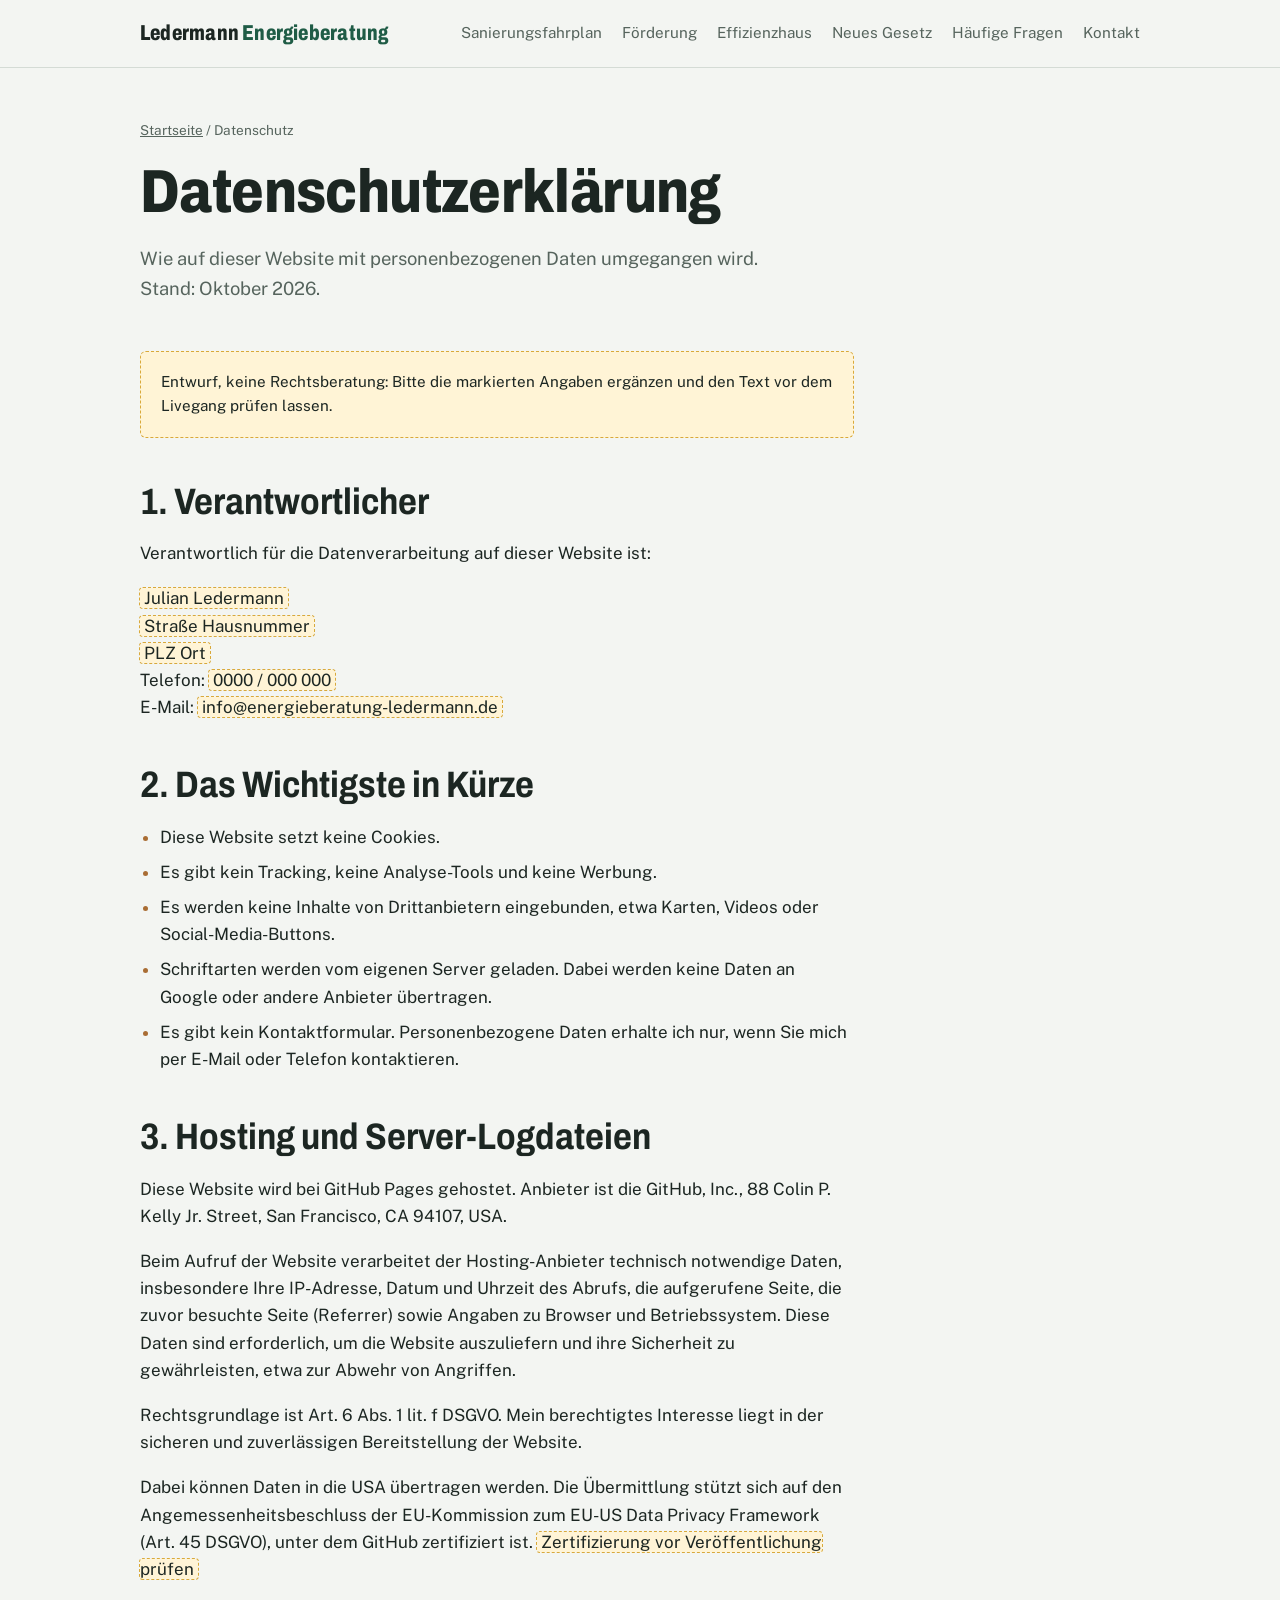
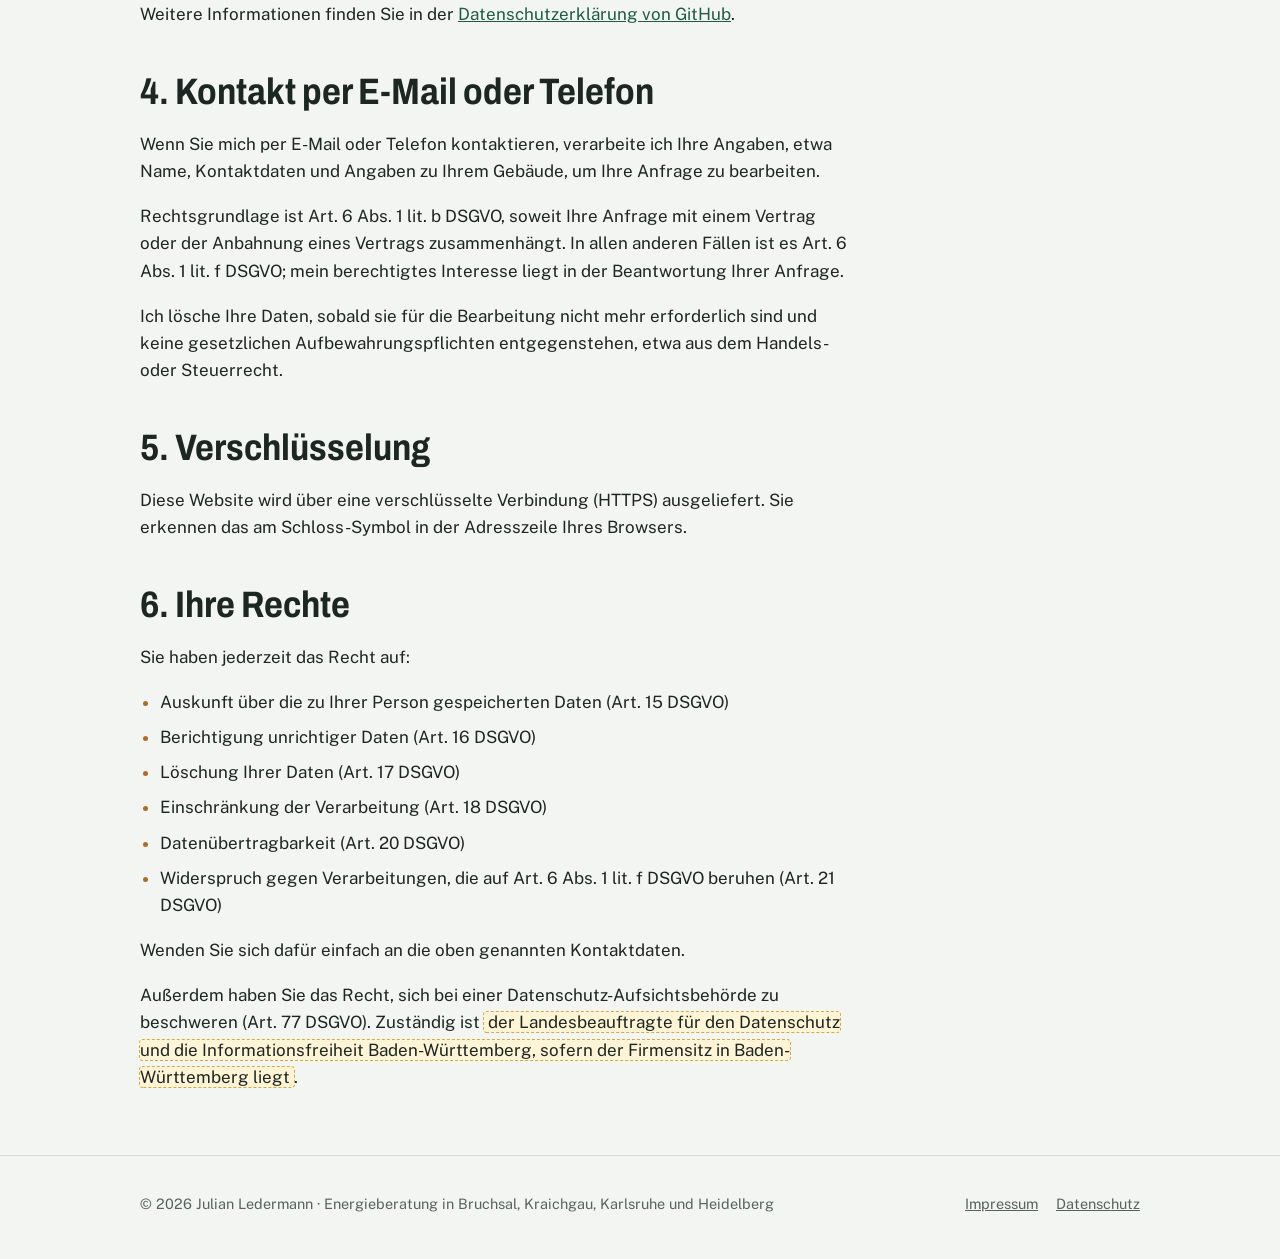
==== datenschutz.html @ 016af231 "Erste Version der Website Co-Authored-By: Claude Opus 5.5 <noreply@anthropic.com> Claude-Session: ht" ====
<!doctype html>
<html lang="de">
<head>
<meta charset="utf-8">
<meta name="viewport" content="width=device-width, initial-scale=1, viewport-fit=cover">
<title>Datenschutz | Ledermann Energieberatung</title>
<meta name="description" content="Datenschutzerklärung von Ledermann Energieberatung.">
<link rel="canonical" href="https://energieberatung-ledermann.de/datenschutz.html">
<meta property="og:type" content="website">
<meta property="og:title" content="Datenschutz | Ledermann Energieberatung">
<meta property="og:description" content="Datenschutzerklärung von Ledermann Energieberatung.">
<meta property="og:url" content="https://energieberatung-ledermann.de/datenschutz.html">
<meta property="og:locale" content="de_DE">
<meta name="claude:viewport-fit-sides" content="cover">
<link rel="stylesheet" href="styles.css">
<script type="application/ld+json">{"@context": "https://schema.org", "@type": "BreadcrumbList", "itemListElement": [{"@type": "ListItem", "position": 1, "name": "Startseite", "item": "https://energieberatung-ledermann.de/"}, {"@type": "ListItem", "position": 2, "name": "Datenschutz", "item": "https://energieberatung-ledermann.de/datenschutz.html"}]}</script>
</head>
<body>
<header class="top">
  <div class="wrap">
    <a class="logo" href="index.html">Ledermann <span>Energieberatung</span></a>
    <nav class="main" aria-label="Hauptnavigation">
      <a href="sanierungsfahrplan.html">Sanierungsfahrplan</a>
      <a href="foerderung.html">Förderung</a>
      <a href="effizienzhaus.html">Effizienzhaus</a>
      <a href="gebaeudemodernisierungsgesetz.html">Neues Gesetz</a>
      <a href="fragen.html">Häufige Fragen</a>
      <a href="index.html#kontakt">Kontakt</a>
    </nav>
  </div>
</header>
<main>
  <section class="page-hero">
    <div class="wrap">
      <div class="crumbs"><a href="index.html">Startseite</a> / Datenschutz</div>
      <h1>Datenschutzerklärung</h1>
      <p class="lead">Wie auf dieser Website mit personenbezogenen Daten umgegangen wird. Stand: Oktober 2026.</p>
    </div>
  </section>
  <section class="content">
    <div class="wrap ">
      <div class="prose">
        <p class="draft">Entwurf, keine Rechtsberatung: Bitte die markierten Angaben ergänzen und den Text vor dem Livegang prüfen lassen.</p>

        <h2>1. Verantwortlicher</h2>
        <p>Verantwortlich für die Datenverarbeitung auf dieser Website ist:</p>
        <p><span class="ph">Julian Ledermann</span><br><span class="ph">Straße Hausnummer</span><br><span class="ph">PLZ Ort</span><br>Telefon: <span class="ph">0000 / 000 000</span><br>E-Mail: <span class="ph">info@energieberatung-ledermann.de</span></p>

        <h2>2. Das Wichtigste in Kürze</h2>
        <ul>
          <li>Diese Website setzt keine Cookies.</li>
          <li>Es gibt kein Tracking, keine Analyse-Tools und keine Werbung.</li>
          <li>Es werden keine Inhalte von Drittanbietern eingebunden, etwa Karten, Videos oder Social-Media-Buttons.</li>
          <li>Schriftarten werden vom eigenen Server geladen. Dabei werden keine Daten an Google oder andere Anbieter übertragen.</li>
          <li>Es gibt kein Kontaktformular. Personenbezogene Daten erhalte ich nur, wenn Sie mich per E-Mail oder Telefon kontaktieren.</li>
        </ul>

        <h2>3. Hosting und Server-Logdateien</h2>
        <p>Diese Website wird bei GitHub Pages gehostet. Anbieter ist die GitHub, Inc., 88 Colin P. Kelly Jr. Street, San Francisco, CA 94107, USA.</p>
        <p>Beim Aufruf der Website verarbeitet der Hosting-Anbieter technisch notwendige Daten, insbesondere Ihre IP-Adresse, Datum und Uhrzeit des Abrufs, die aufgerufene Seite, die zuvor besuchte Seite (Referrer) sowie Angaben zu Browser und Betriebssystem. Diese Daten sind erforderlich, um die Website auszuliefern und ihre Sicherheit zu gewährleisten, etwa zur Abwehr von Angriffen.</p>
        <p>Rechtsgrundlage ist Art. 6 Abs. 1 lit. f DSGVO. Mein berechtigtes Interesse liegt in der sicheren und zuverlässigen Bereitstellung der Website.</p>
        <p>Dabei können Daten in die USA übertragen werden. Die Übermittlung stützt sich auf den Angemessenheitsbeschluss der EU-Kommission zum EU-US Data Privacy Framework (Art. 45 DSGVO), unter dem GitHub zertifiziert ist. <span class="ph">Zertifizierung vor Veröffentlichung prüfen</span></p>
        <p>Weitere Informationen finden Sie in der <a href="https://docs.github.com/de/site-policy/privacy-policies/github-general-privacy-statement" rel="noopener">Datenschutzerklärung von GitHub</a>.</p>

        <h2>4. Kontakt per E-Mail oder Telefon</h2>
        <p>Wenn Sie mich per E-Mail oder Telefon kontaktieren, verarbeite ich Ihre Angaben, etwa Name, Kontaktdaten und Angaben zu Ihrem Gebäude, um Ihre Anfrage zu bearbeiten.</p>
        <p>Rechtsgrundlage ist Art. 6 Abs. 1 lit. b DSGVO, soweit Ihre Anfrage mit einem Vertrag oder der Anbahnung eines Vertrags zusammenhängt. In allen anderen Fällen ist es Art. 6 Abs. 1 lit. f DSGVO; mein berechtigtes Interesse liegt in der Beantwortung Ihrer Anfrage.</p>
        <p>Ich lösche Ihre Daten, sobald sie für die Bearbeitung nicht mehr erforderlich sind und keine gesetzlichen Aufbewahrungspflichten entgegenstehen, etwa aus dem Handels- oder Steuerrecht.</p>

        <h2>5. Verschlüsselung</h2>
        <p>Diese Website wird über eine verschlüsselte Verbindung (HTTPS) ausgeliefert. Sie erkennen das am Schloss-Symbol in der Adresszeile Ihres Browsers.</p>

        <h2>6. Ihre Rechte</h2>
        <p>Sie haben jederzeit das Recht auf:</p>
        <ul>
          <li>Auskunft über die zu Ihrer Person gespeicherten Daten (Art. 15 DSGVO)</li>
          <li>Berichtigung unrichtiger Daten (Art. 16 DSGVO)</li>
          <li>Löschung Ihrer Daten (Art. 17 DSGVO)</li>
          <li>Einschränkung der Verarbeitung (Art. 18 DSGVO)</li>
          <li>Datenübertragbarkeit (Art. 20 DSGVO)</li>
          <li>Widerspruch gegen Verarbeitungen, die auf Art. 6 Abs. 1 lit. f DSGVO beruhen (Art. 21 DSGVO)</li>
        </ul>
        <p>Wenden Sie sich dafür einfach an die oben genannten Kontaktdaten.</p>
        <p>Außerdem haben Sie das Recht, sich bei einer Datenschutz-Aufsichtsbehörde zu beschweren (Art. 77 DSGVO). Zuständig ist <span class="ph">der Landesbeauftragte für den Datenschutz und die Informationsfreiheit Baden-Württemberg, sofern der Firmensitz in Baden-Württemberg liegt</span>.</p>
      </div>
      
    </div>
  </section>
</main>
<footer>
  <div class="wrap">
    <span>© 2026 Julian Ledermann · Energieberatung in Bruchsal, Kraichgau, Karlsruhe und Heidelberg</span>
    <nav aria-label="Rechtliches">
      <a href="impressum.html">Impressum</a>
      <a href="datenschutz.html">Datenschutz</a>
    </nav>
  </div>
</footer>
</body>
</html>
---- styles.css ----
/* Schriften lokal eingebunden (keine Verbindung zu Google) */
@font-face { font-family: "Archivo"; src: url("fonts/archivo-latin-wdth-normal.woff2") format("woff2"); font-weight: 100 900; font-stretch: 62% 125%; font-style: normal; font-display: swap; }
@font-face { font-family: "Public Sans"; src: url("fonts/public-sans-latin-400-normal.woff2") format("woff2"); font-weight: 400; font-display: swap; }
@font-face { font-family: "Public Sans"; src: url("fonts/public-sans-latin-500-normal.woff2") format("woff2"); font-weight: 500; font-display: swap; }
@font-face { font-family: "Public Sans"; src: url("fonts/public-sans-latin-600-normal.woff2") format("woff2"); font-weight: 600; font-display: swap; }
@font-face { font-family: "IBM Plex Mono"; src: url("fonts/ibm-plex-mono-latin-400-normal.woff2") format("woff2"); font-weight: 400; font-display: swap; }
@font-face { font-family: "IBM Plex Mono"; src: url("fonts/ibm-plex-mono-latin-500-normal.woff2") format("woff2"); font-weight: 500; font-display: swap; }

/* Layout: schmale Textspalte, Energieklassen-Skala als roter Faden; immer hell */
:root {
  --bg: #f3f5f2;
  --surface: #ffffff;
  --fg: #1c2622;
  --muted: #56645d;
  --line: #d4dbd5;
  --accent: #1f5c46;
  --accent-ink: #ffffff;
  --wood: #a96d34;
  --ph: #fff4d6;
  --ph-line: #d9a93a;
  --font-display: "Archivo", "Arial Narrow", system-ui, sans-serif;
  --font-body: "Public Sans", system-ui, -apple-system, "Segoe UI", sans-serif;
  --font-mono: "IBM Plex Mono", ui-monospace, Menlo, monospace;
  color-scheme: light;
}
:root[data-theme="dark"] { color-scheme: light; }
* { box-sizing: border-box; }
html { scroll-behavior: smooth; }
@media (prefers-reduced-motion: reduce) { html { scroll-behavior: auto; } }
body {
  margin: 0; background: var(--bg); color: var(--fg);
  font-family: var(--font-body); font-size: 17px; line-height: 1.6;
}
img { max-width: 100%; }
.wrap {
  max-width: 1040px; margin: 0 auto;
  padding-left: max(20px, env(safe-area-inset-left, 0px));
  padding-right: max(20px, env(safe-area-inset-right, 0px));
}
h1, h2, h3 { font-family: var(--font-display); font-stretch: 85%; line-height: 1.1; text-wrap: balance; margin: 0; }
h1 { font-size: clamp(2.2rem, 5.6vw, 3.8rem); font-weight: 800; letter-spacing: -0.01em; }
h2 { font-size: clamp(1.6rem, 3.4vw, 2.3rem); font-weight: 700; }
h3 { font-size: 1.25rem; font-weight: 700; }
p { margin: 0; }
a { color: var(--accent); }
a:focus-visible, button:focus-visible, summary:focus-visible { outline: 3px solid var(--wood); outline-offset: 3px; }
.eyebrow { font-family: var(--font-mono); font-size: 0.78rem; letter-spacing: 0.12em; text-transform: uppercase; color: var(--wood); }
.ph { background: var(--ph); outline: 1px dashed var(--ph-line); border-radius: 3px; padding: 0 4px; color: var(--fg); }

/* Header */
header.top { border-bottom: 1px solid var(--line); background: var(--bg); }
header.top .wrap { display: flex; justify-content: space-between; align-items: center; gap: 12px 24px; padding-block: 16px; flex-wrap: wrap; }
.logo { font-family: var(--font-display); font-weight: 800; font-stretch: 75%; font-size: 1.35rem; text-decoration: none; color: var(--fg); letter-spacing: 0.01em; }
.logo span { color: var(--accent); }
nav.main { display: flex; gap: 6px 20px; flex-wrap: wrap; }
nav.main a { color: var(--muted); text-decoration: none; font-size: 0.95rem; }
nav.main a:hover, nav.main a[aria-current="page"] { color: var(--fg); }
nav.main a[aria-current="page"] { text-decoration: underline; text-decoration-color: var(--wood); text-underline-offset: 5px; text-decoration-thickness: 2px; }

/* Hero Startseite */
.hero .wrap { display: grid; grid-template-columns: 1.15fr 1fr; gap: 56px; padding-block: 60px 68px; align-items: center; }
.hero .copy { display: grid; gap: 22px; min-width: 0; }
.lead { font-size: 1.15rem; color: var(--muted); max-width: 34em; }
.cta { display: flex; gap: 12px; flex-wrap: wrap; margin-top: 6px; }
.btn { display: inline-block; padding: 13px 22px; border-radius: 4px; font-weight: 600; text-decoration: none; font-size: 1rem; }
.btn.primary { background: var(--accent); color: var(--accent-ink); }
.btn.ghost { border: 1.5px solid var(--line); color: var(--fg); background: var(--surface); }
.seal { display: flex; align-items: center; gap: 14px; flex-wrap: wrap; margin-top: 10px; font-size: 0.85rem; color: var(--muted); }
.seal img { display: block; height: 46px; width: auto; background: #fff; padding: 8px 10px; border-radius: 4px; border: 1px solid var(--line); }
.about .seal img { height: 56px; }

/* Energieklassen-Skala */
.scale { background: var(--surface); border: 1px solid var(--line); border-radius: 6px; padding: 22px 22px 18px; min-width: 0; margin: 0; }
.scale-head { display: flex; justify-content: space-between; align-items: baseline; margin-bottom: 14px; gap: 8px; flex-wrap: wrap; }
.scale-head b { font-family: var(--font-display); font-stretch: 85%; font-size: 1.1rem; }
.scale-head small { font-family: var(--font-mono); font-size: 0.72rem; color: var(--muted); }
.rows { display: grid; gap: 5px; }
.row { display: grid; grid-template-columns: 1fr auto; align-items: center; gap: 10px; }
.bar { height: 30px; display: flex; align-items: center; padding-left: 10px; color: #fff; font-family: var(--font-display); font-weight: 800; font-size: 1rem; clip-path: polygon(0 0, calc(100% - 12px) 0, 100% 50%, calc(100% - 12px) 100%, 0 100%); }
.row .kwh { font-family: var(--font-mono); font-size: 0.75rem; color: var(--muted); font-variant-numeric: tabular-nums; min-width: 4.5em; text-align: right; }
.tag { font-family: var(--font-mono); font-size: 0.72rem; font-weight: 500; padding: 2px 7px; border-radius: 3px; margin-left: 10px; white-space: nowrap; }
.tag.now { background: var(--fg); color: var(--bg); }
.tag.goal { background: var(--accent); color: var(--accent-ink); }
.scale-foot { margin-top: 14px; font-size: 0.85rem; color: var(--muted); }

/* Abschnitte */
section.block { padding-block: 68px; border-top: 1px solid var(--line); }
.sec-head { display: grid; gap: 10px; margin-bottom: 34px; max-width: 40em; }
.sec-head p { color: var(--muted); }

.services { display: grid; grid-template-columns: repeat(2, 1fr); gap: 1px; background: var(--line); border: 1px solid var(--line); border-radius: 6px; overflow: hidden; }
.service { background: var(--surface); padding: 28px; display: grid; gap: 10px; align-content: start; min-width: 0; }
.service .abbr { font-family: var(--font-mono); font-size: 0.78rem; color: var(--wood); letter-spacing: 0.06em; }
.service p { color: var(--muted); font-size: 0.97rem; }
.more { font-weight: 600; text-decoration: none; margin-top: 4px; }
.more::after { content: " →"; }

.steps { display: grid; grid-template-columns: repeat(4, 1fr); gap: 24px; list-style: none; padding: 0; margin: 0; counter-reset: s; }
.steps li { counter-increment: s; display: grid; gap: 8px; align-content: start; border-top: 3px solid var(--accent); padding-top: 16px; min-width: 0; }
.steps li::before { content: "Schritt " counter(s); font-family: var(--font-mono); font-size: 0.75rem; color: var(--muted); letter-spacing: 0.08em; text-transform: uppercase; }
.steps p { color: var(--muted); font-size: 0.95rem; }

.about { display: grid; grid-template-columns: 300px 1fr; gap: 48px; align-items: start; }
.photo { aspect-ratio: 4 / 5; max-width: 100%; border-radius: 6px; background: repeating-linear-gradient(135deg, var(--surface) 0 12px, var(--bg) 12px 24px); border: 1px dashed var(--ph-line); display: grid; place-items: center; text-align: center; color: var(--muted); font-size: 0.9rem; padding: 20px; }
.about .text { display: grid; gap: 18px; min-width: 0; }
.about .text > p { max-width: 36em; }
.timeline { list-style: none; padding: 0; margin: 8px 0 0; display: grid; border-left: 2px solid var(--line); }
.timeline li { padding: 0 0 18px 20px; position: relative; }
.timeline li::before { content: ""; position: absolute; left: -7px; top: 7px; width: 12px; height: 12px; border-radius: 50%; background: var(--bg); border: 2px solid var(--wood); }
.timeline li:first-child::before { background: var(--accent); border-color: var(--accent); }
.timeline b { display: block; font-weight: 600; }
.timeline span { color: var(--muted); font-size: 0.93rem; }

.places { display: flex; flex-wrap: wrap; gap: 8px; margin-top: 4px; }
.places span { font-family: var(--font-mono); font-size: 0.8rem; border: 1px solid var(--line); background: var(--surface); padding: 4px 10px; border-radius: 999px; color: var(--fg); }

.contact { background: var(--accent); color: var(--accent-ink); border-radius: 8px; padding: 44px; display: grid; grid-template-columns: 1.2fr 1fr; gap: 36px; align-items: center; }
.contact h2 { color: var(--accent-ink); }
.contact p { opacity: 0.92; margin-top: 12px; }
.contact dl { margin: 0; display: grid; gap: 14px; }
.contact dt { font-family: var(--font-mono); font-size: 0.72rem; letter-spacing: 0.1em; text-transform: uppercase; opacity: 0.85; }
.contact dd { margin: 2px 0 0; font-size: 1.15rem; font-weight: 600; word-break: break-word; }
.contact a { color: var(--accent-ink); }

/* Unterseiten */
.page-hero .wrap { padding-block: 52px 40px; display: grid; gap: 18px; }
.crumbs { font-size: 0.85rem; color: var(--muted); }
.crumbs a { color: var(--muted); }
.prose { max-width: 42em; display: grid; gap: 18px; }
.prose h2 { margin-top: 26px; }
.prose ul { margin: 0; padding-left: 1.2em; display: grid; gap: 8px; }
.prose li::marker { color: var(--wood); }
.content { padding-block: 8px 64px; }
.split { display: grid; grid-template-columns: 1fr 300px; gap: 48px; align-items: start; }
.aside { background: var(--surface); border: 1px solid var(--line); border-radius: 6px; padding: 24px; display: grid; gap: 12px; position: sticky; top: calc(env(safe-area-inset-top, 0px) + 20px); }
.aside h3 { font-size: 1.1rem; }
.aside p { color: var(--muted); font-size: 0.95rem; }
.note { border-left: 3px solid var(--wood); padding: 4px 0 4px 16px; color: var(--muted); font-size: 0.95rem; }

.faq { display: grid; gap: 0; max-width: 46em; border-top: 1px solid var(--line); }
.faq details { border-bottom: 1px solid var(--line); }
.faq summary { cursor: pointer; padding: 20px 36px 20px 0; font-family: var(--font-display); font-stretch: 85%; font-weight: 700; font-size: 1.2rem; list-style: none; position: relative; }
.faq summary::-webkit-details-marker { display: none; }
.faq summary::after { content: "+"; position: absolute; right: 4px; top: 16px; font-size: 1.5rem; color: var(--wood); font-family: var(--font-mono); }
.faq details[open] summary::after { content: "–"; }
.faq .answer { padding: 0 0 22px; display: grid; gap: 12px; color: var(--fg); }

.draft { background: var(--ph); border: 1px dashed var(--ph-line); border-radius: 6px; padding: 18px 20px; font-size: 0.95rem; }

footer { padding-block: 36px 44px; color: var(--muted); font-size: 0.9rem; border-top: 1px solid var(--line); }
footer .wrap { display: flex; justify-content: space-between; gap: 16px; flex-wrap: wrap; }
footer a { color: var(--muted); }
footer nav { display: flex; gap: 6px 18px; flex-wrap: wrap; }

@media (max-width: 860px) {
  .hero .wrap { grid-template-columns: 1fr; gap: 40px; padding-block: 40px 52px; }
  .steps { grid-template-columns: repeat(2, 1fr); }
  .about, .split { grid-template-columns: 1fr; }
  .aside { position: static; }
  .photo { max-width: 260px; }
  .contact { grid-template-columns: 1fr; padding: 32px 24px; }
}
@media (max-width: 560px) {
  body { font-size: 16px; }
  .services, .steps { grid-template-columns: 1fr; }
  section.block { padding-block: 52px; }
}

/* Energieklassen-Streifen für schmale Bildschirme */
.strip { display: none; }
@media (max-width: 860px) {
  .hero .scale { display: none; }
  .strip { display: grid; gap: 8px; }
  .strip-bar { display: grid; grid-template-columns: repeat(9, 1fr); gap: 3px; padding-top: 22px; }
  .seg { position: relative; display: grid; place-items: center; height: 34px; color: #fff; font-family: var(--font-display); font-weight: 800; font-size: 0.95rem; border-radius: 2px; }
  .seg.now, .seg.goal { outline: 2.5px solid var(--fg); outline-offset: 1px; z-index: 1; }
  .seg.goal { outline-color: var(--accent); }
  .seg.now::before, .seg.goal::before { position: absolute; bottom: calc(100% + 5px); left: 50%; transform: translateX(-50%); font-family: var(--font-mono); font-size: 0.68rem; font-weight: 500; padding: 1px 6px; border-radius: 3px; white-space: nowrap; }
  .seg.now::before { content: "heute"; background: var(--fg); color: var(--bg); }
  .seg.goal::before { content: "Ziel"; background: var(--accent); color: var(--accent-ink); }
  .strip-cap { font-size: 0.85rem; color: var(--muted); }
}

/* Hinweis-Band Startseite */
.news .wrap { padding-block: 0 8px; }
.news-box { display: grid; grid-template-columns: auto 1fr auto; gap: 8px 20px; align-items: center; background: var(--surface); border: 1px solid var(--line); border-left: 4px solid var(--wood); border-radius: 6px; padding: 18px 22px; margin-bottom: 52px; }
.news-box p { color: var(--fg); }
.news-box .more { white-space: nowrap; margin: 0; }
@media (max-width: 860px) { .news-box { grid-template-columns: 1fr; } }

/* Tabellen */
.table-wrap { overflow-x: auto; }
.steps-table { border-collapse: collapse; width: 100%; max-width: 32em; font-variant-numeric: tabular-nums; }
.steps-table th, .steps-table td { text-align: left; padding: 9px 14px 9px 0; border-bottom: 1px solid var(--line); }
.steps-table th { font-family: var(--font-mono); font-size: 0.75rem; letter-spacing: 0.08em; text-transform: uppercase; color: var(--muted); font-weight: 500; }
.steps-table td:first-child { font-family: var(--font-mono); width: 5em; }

/* Lange deutsche Wörter umbrechen statt die Seite zu verbreitern */
h1, h2, h3 { hyphens: auto; -webkit-hyphens: auto; overflow-wrap: break-word; }
.prose, .split > * { min-width: 0; }
@media (max-width: 560px) { h1 { font-size: 2rem; } h2 { font-size: 1.5rem; } }
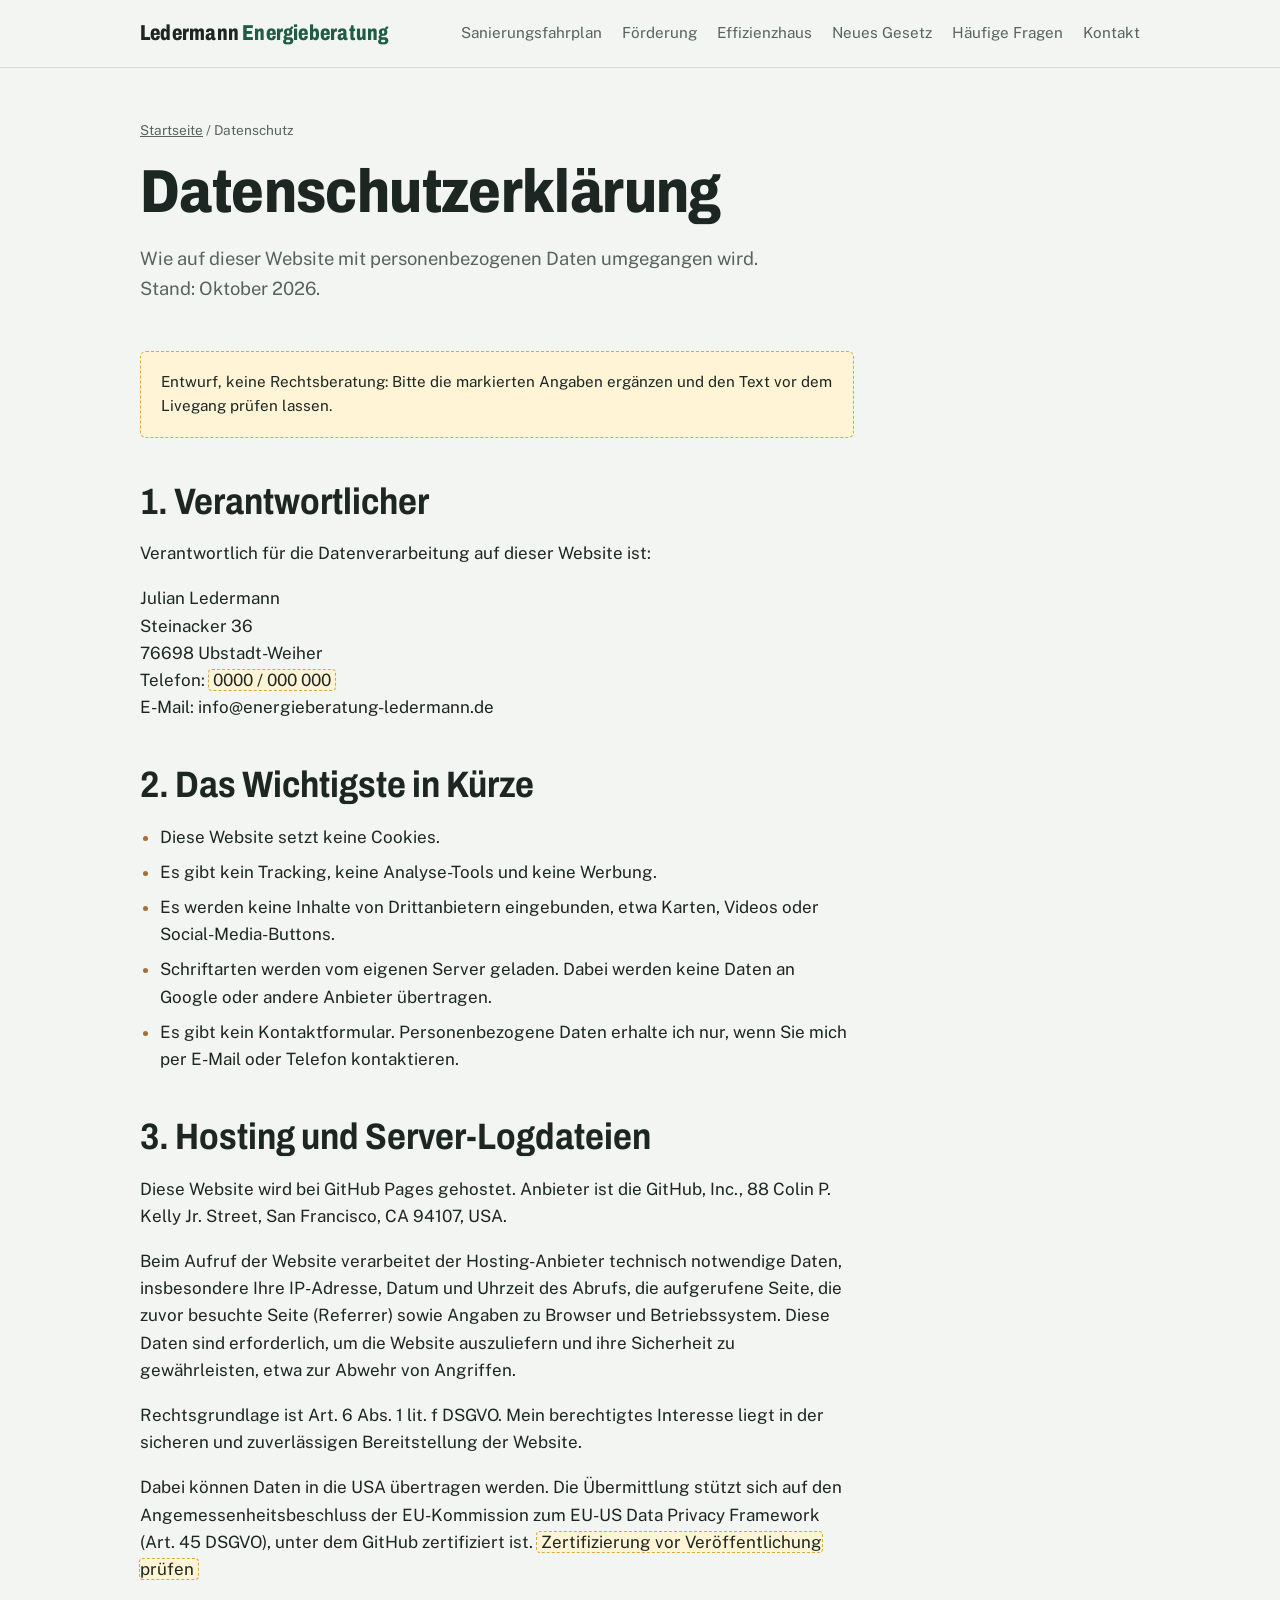
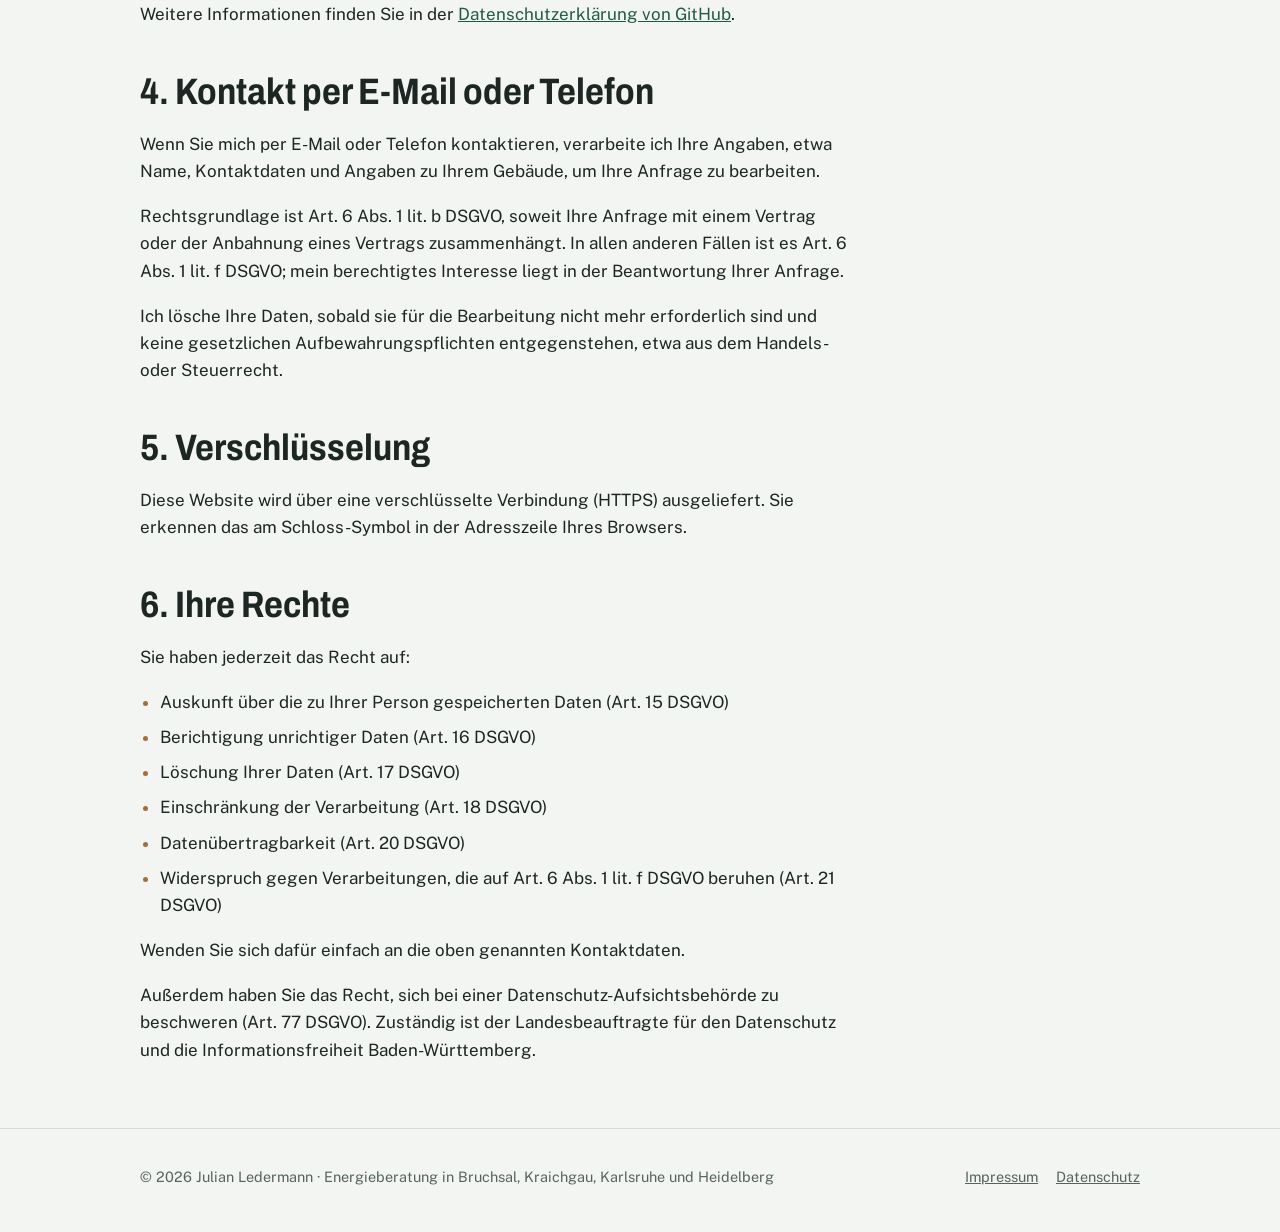
==== commit d6a72b4a: "Anschrift in Kontakt, Impressum und Datenschutz ergänzt Co-Authored-By: Claude Opus 5.5 <noreply@ant" ====
--- a/datenschutz.html
+++ b/datenschutz.html
@@ -44,7 +44,7 @@
 
         <h2>1. Verantwortlicher</h2>
         <p>Verantwortlich für die Datenverarbeitung auf dieser Website ist:</p>
-        <p><span class="ph">Julian Ledermann</span><br><span class="ph">Straße Hausnummer</span><br><span class="ph">PLZ Ort</span><br>Telefon: <span class="ph">0000 / 000 000</span><br>E-Mail: <span class="ph">info@energieberatung-ledermann.de</span></p>
+        <p>Julian Ledermann<br>Steinacker 36<br>76698 Ubstadt-Weiher<br>Telefon: <span class="ph">0000 / 000 000</span><br>E-Mail: info@energieberatung-ledermann.de</p>
 
         <h2>2. Das Wichtigste in Kürze</h2>
         <ul>
@@ -81,7 +81,7 @@
           <li>Widerspruch gegen Verarbeitungen, die auf Art. 6 Abs. 1 lit. f DSGVO beruhen (Art. 21 DSGVO)</li>
         </ul>
         <p>Wenden Sie sich dafür einfach an die oben genannten Kontaktdaten.</p>
-        <p>Außerdem haben Sie das Recht, sich bei einer Datenschutz-Aufsichtsbehörde zu beschweren (Art. 77 DSGVO). Zuständig ist <span class="ph">der Landesbeauftragte für den Datenschutz und die Informationsfreiheit Baden-Württemberg, sofern der Firmensitz in Baden-Württemberg liegt</span>.</p>
+        <p>Außerdem haben Sie das Recht, sich bei einer Datenschutz-Aufsichtsbehörde zu beschweren (Art. 77 DSGVO). Zuständig ist der Landesbeauftragte für den Datenschutz und die Informationsfreiheit Baden-Württemberg.</p>
       </div>
       
     </div>
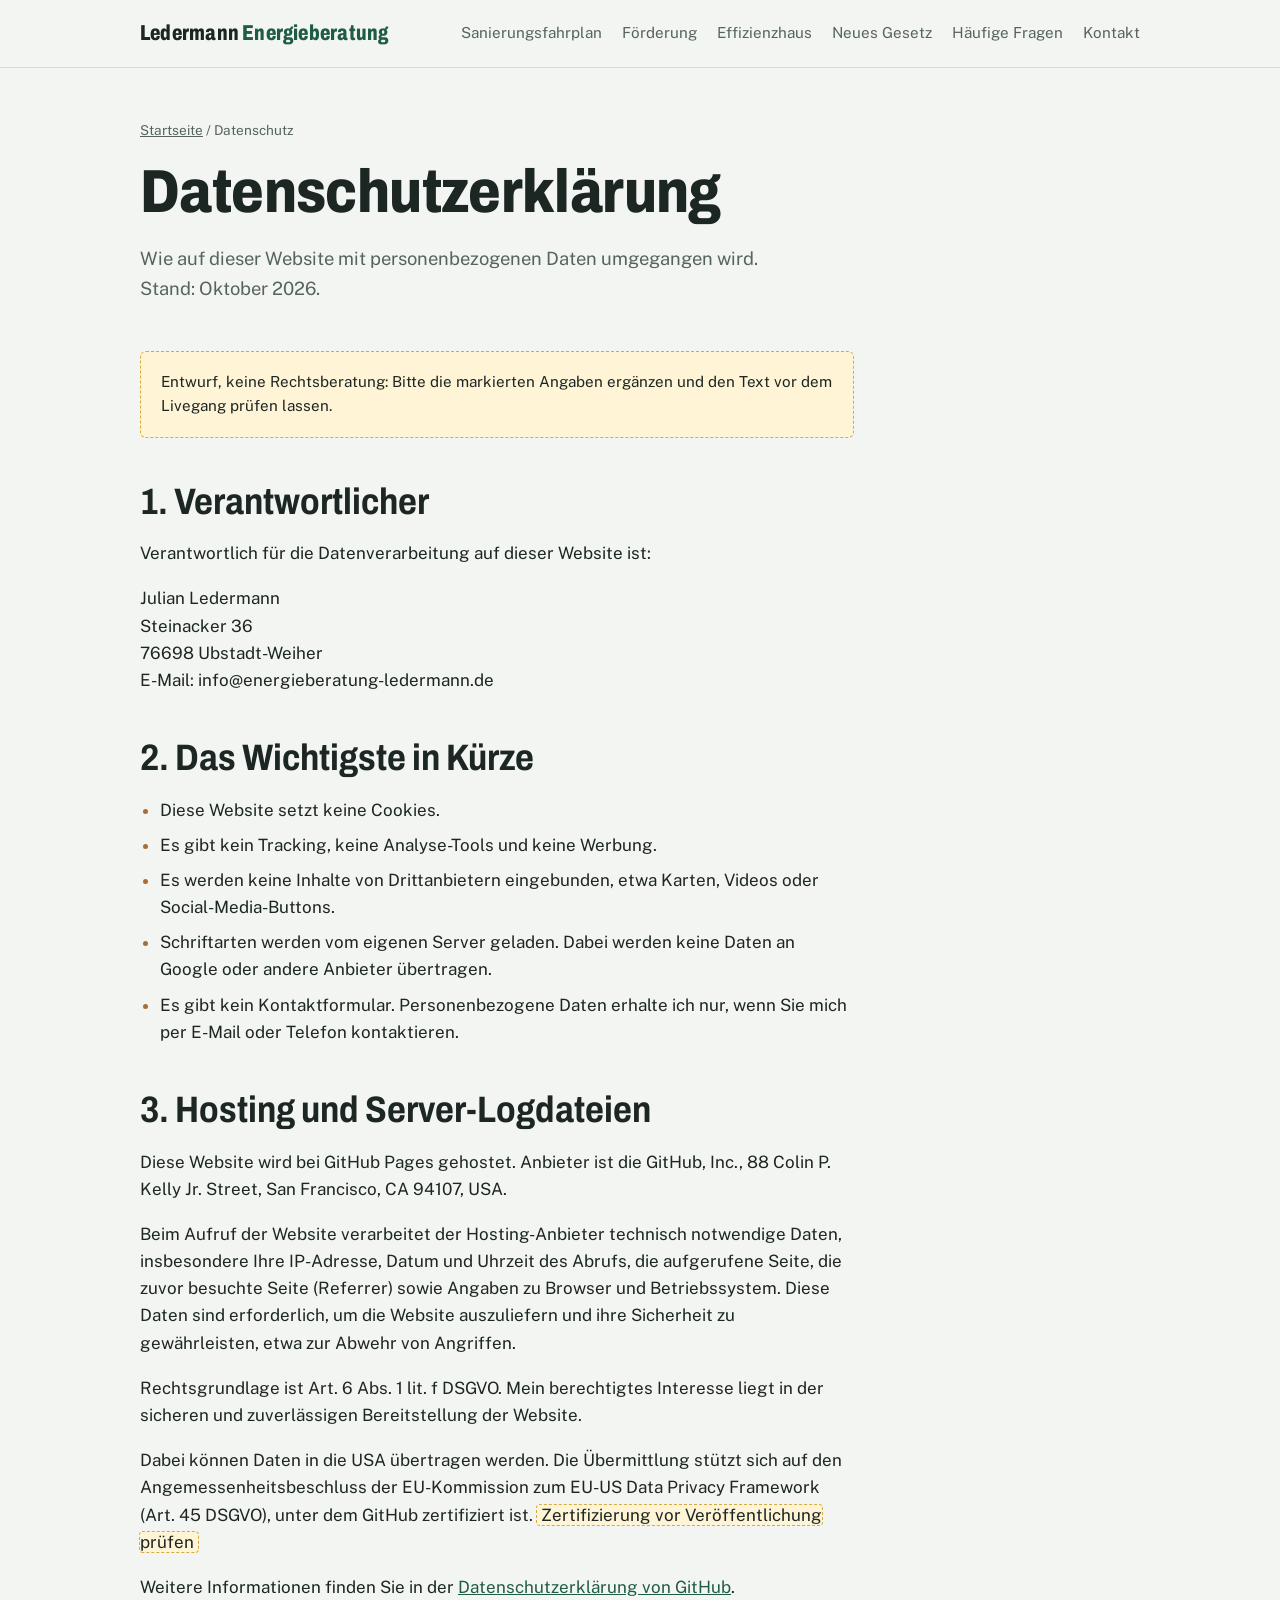
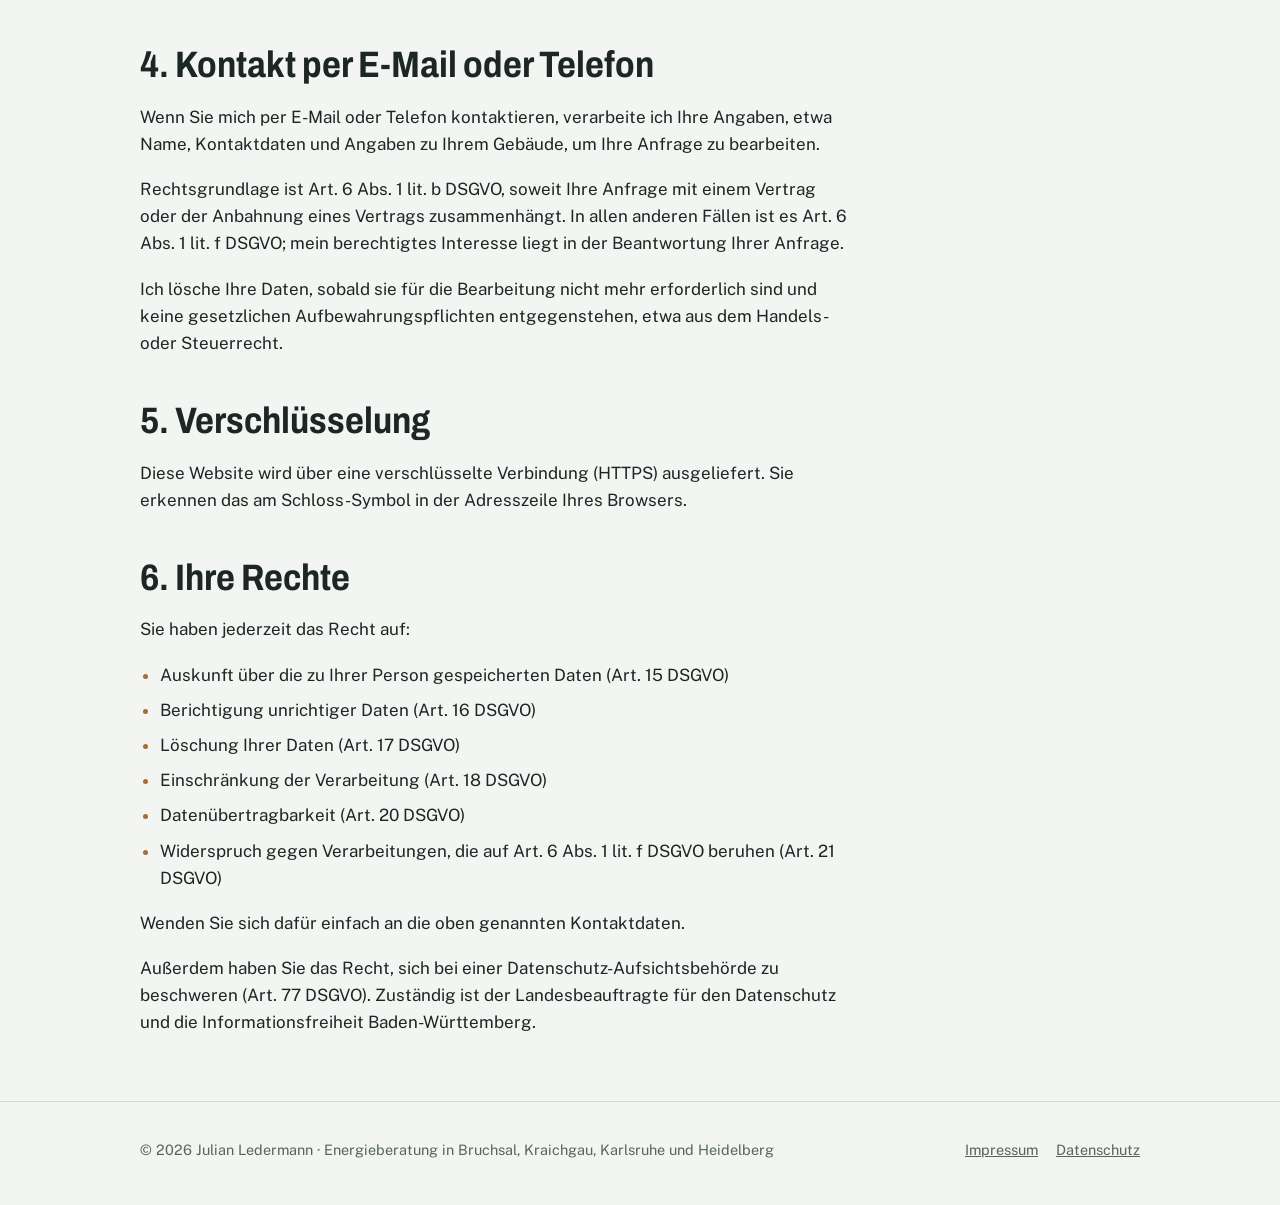
==== commit bfbac35c: "Foto ergänzt, Telefon und USt-ID entfernt Co-Authored-By: Claude Opus 5.5 <noreply@anthropic.com> Cl" ====
--- a/datenschutz.html
+++ b/datenschutz.html
@@ -44,7 +44,7 @@
 
         <h2>1. Verantwortlicher</h2>
         <p>Verantwortlich für die Datenverarbeitung auf dieser Website ist:</p>
-        <p>Julian Ledermann<br>Steinacker 36<br>76698 Ubstadt-Weiher<br>Telefon: <span class="ph">0000 / 000 000</span><br>E-Mail: info@energieberatung-ledermann.de</p>
+        <p>Julian Ledermann<br>Steinacker 36<br>76698 Ubstadt-Weiher<br>E-Mail: info@energieberatung-ledermann.de</p>
 
         <h2>2. Das Wichtigste in Kürze</h2>
         <ul>
--- a/styles.css
+++ b/styles.css
@@ -199,3 +199,7 @@
 h1, h2, h3 { hyphens: auto; -webkit-hyphens: auto; overflow-wrap: break-word; }
 .prose, .split > * { min-width: 0; }
 @media (max-width: 560px) { h1 { font-size: 2rem; } h2 { font-size: 1.5rem; } }
+
+/* Portrait */
+.portrait { display: block; width: 100%; max-width: 100%; aspect-ratio: 4 / 5; object-fit: cover; border-radius: 6px; }
+@media (max-width: 860px) { .portrait { max-width: 260px; } }
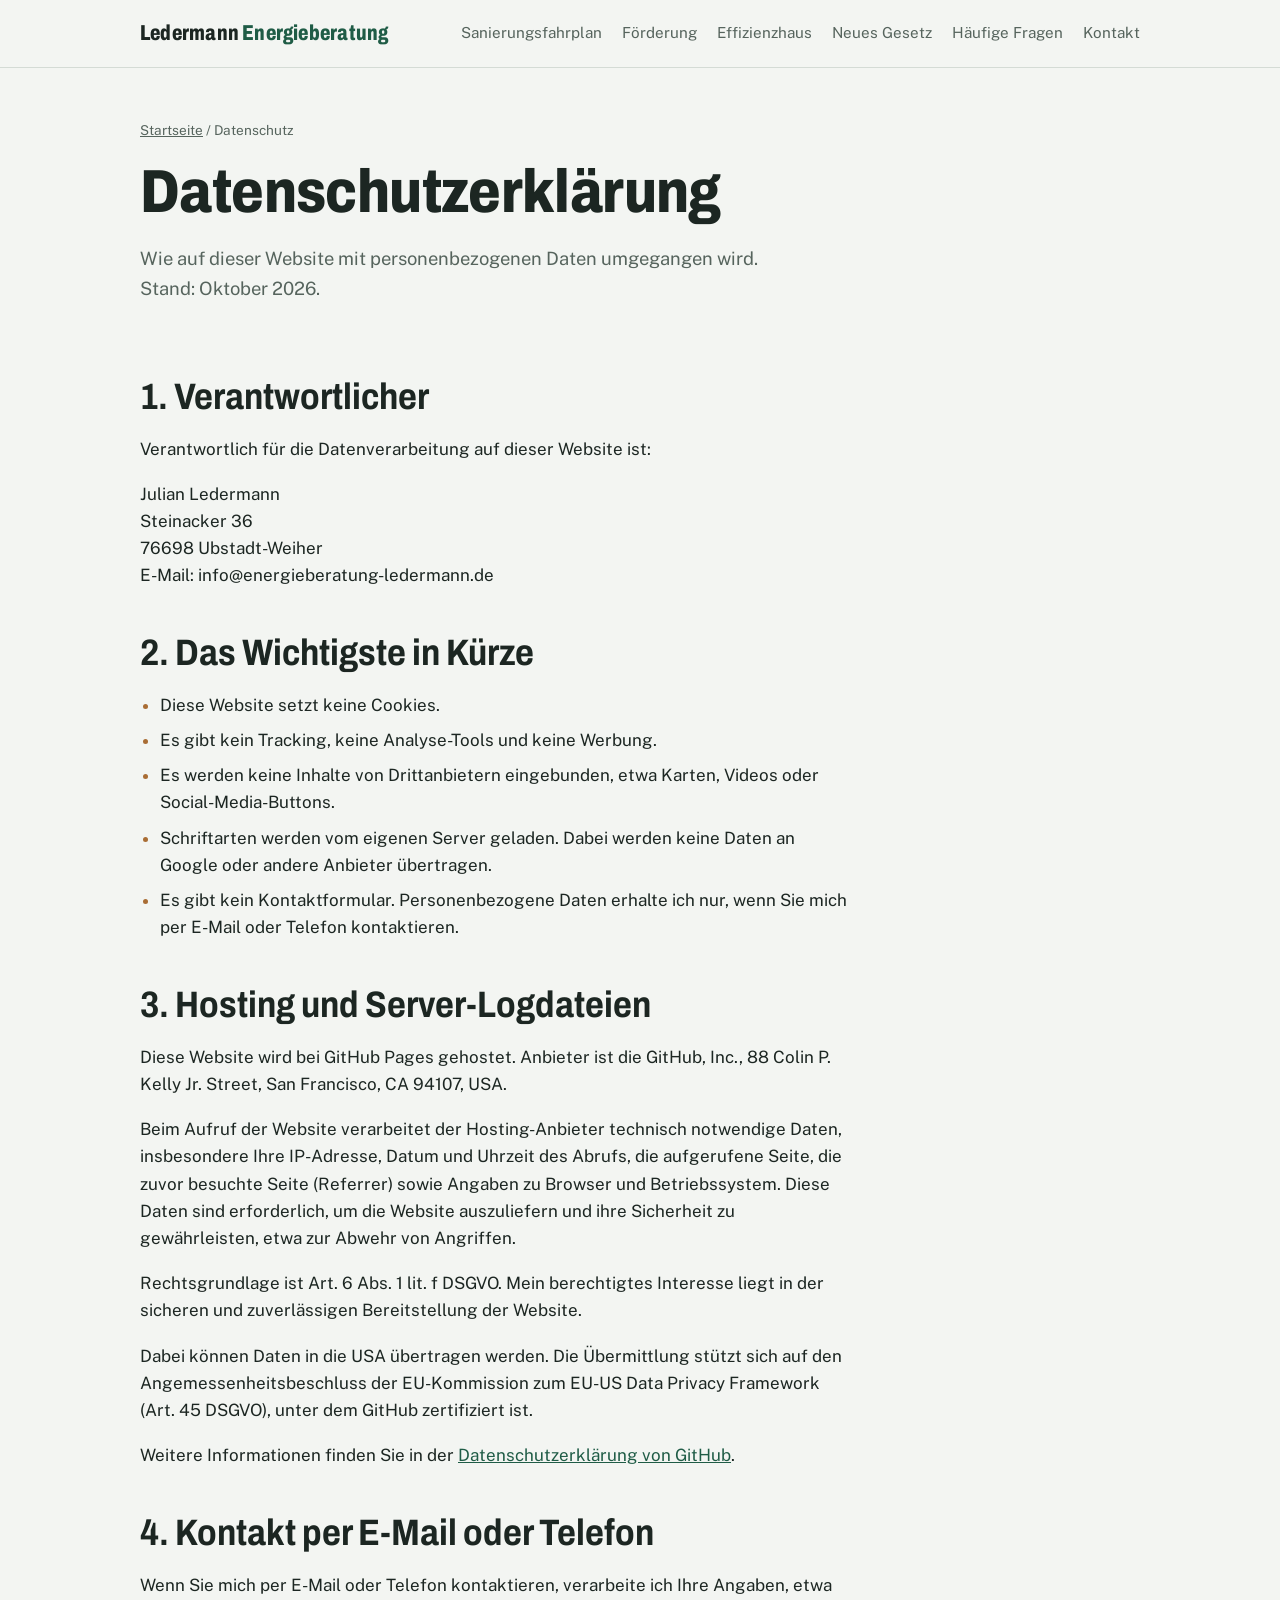
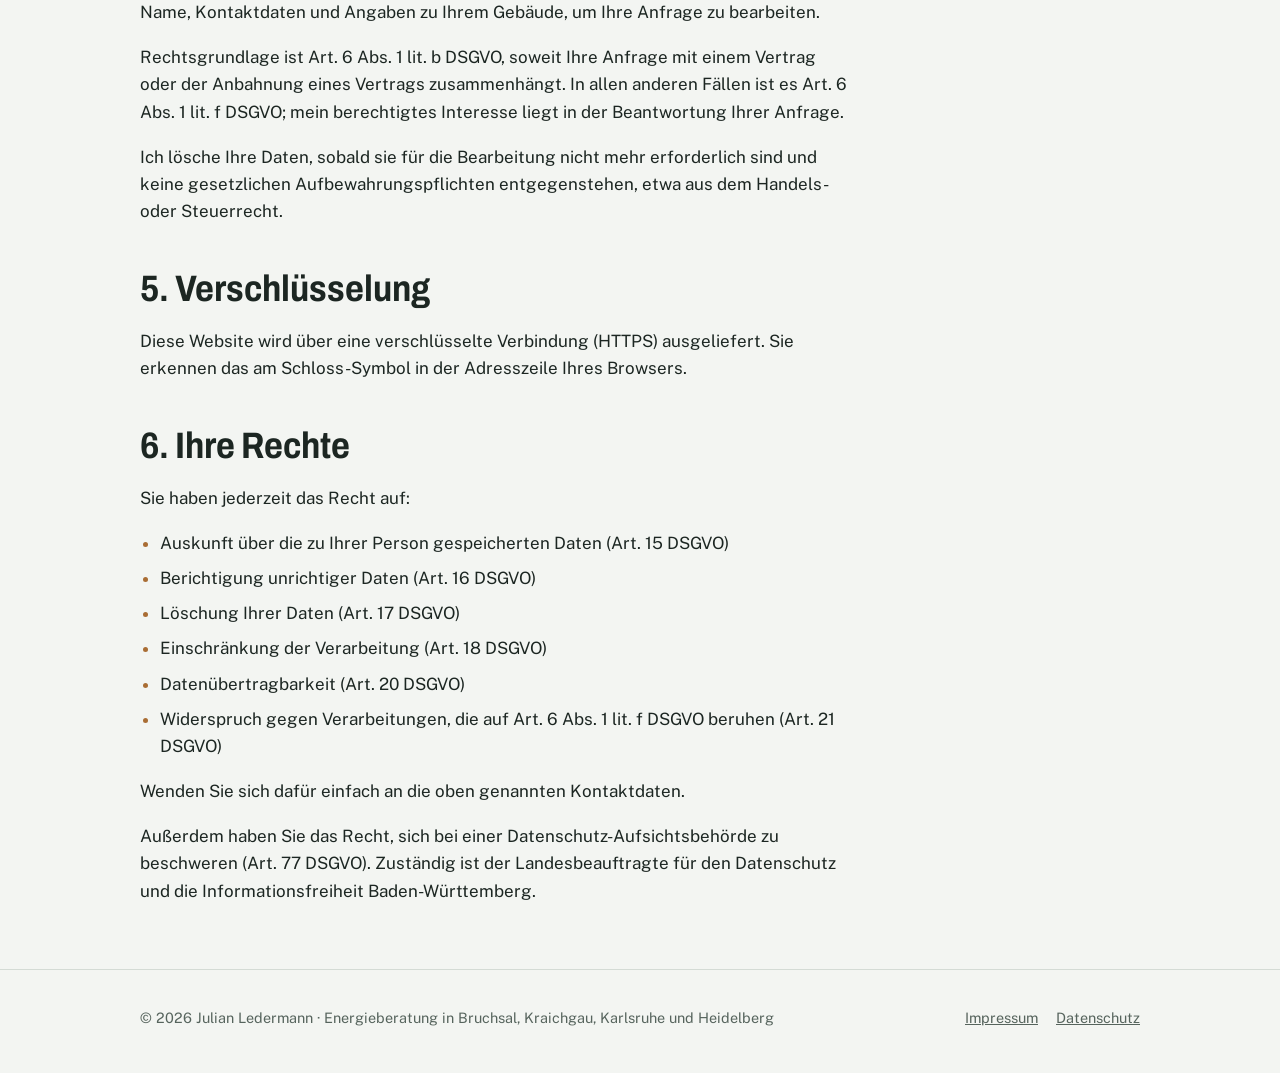
==== commit 69a81d93: "Entwurfshinweise und Platzhalter entfernt, Impressum bereinigt Co-Authored-By: Claude Opus 5.5 <nore" ====
--- a/datenschutz.html
+++ b/datenschutz.html
@@ -40,8 +40,6 @@
   <section class="content">
     <div class="wrap ">
       <div class="prose">
-        <p class="draft">Entwurf, keine Rechtsberatung: Bitte die markierten Angaben ergänzen und den Text vor dem Livegang prüfen lassen.</p>
-
         <h2>1. Verantwortlicher</h2>
         <p>Verantwortlich für die Datenverarbeitung auf dieser Website ist:</p>
         <p>Julian Ledermann<br>Steinacker 36<br>76698 Ubstadt-Weiher<br>E-Mail: info@energieberatung-ledermann.de</p>
@@ -59,7 +57,7 @@
         <p>Diese Website wird bei GitHub Pages gehostet. Anbieter ist die GitHub, Inc., 88 Colin P. Kelly Jr. Street, San Francisco, CA 94107, USA.</p>
         <p>Beim Aufruf der Website verarbeitet der Hosting-Anbieter technisch notwendige Daten, insbesondere Ihre IP-Adresse, Datum und Uhrzeit des Abrufs, die aufgerufene Seite, die zuvor besuchte Seite (Referrer) sowie Angaben zu Browser und Betriebssystem. Diese Daten sind erforderlich, um die Website auszuliefern und ihre Sicherheit zu gewährleisten, etwa zur Abwehr von Angriffen.</p>
         <p>Rechtsgrundlage ist Art. 6 Abs. 1 lit. f DSGVO. Mein berechtigtes Interesse liegt in der sicheren und zuverlässigen Bereitstellung der Website.</p>
-        <p>Dabei können Daten in die USA übertragen werden. Die Übermittlung stützt sich auf den Angemessenheitsbeschluss der EU-Kommission zum EU-US Data Privacy Framework (Art. 45 DSGVO), unter dem GitHub zertifiziert ist. <span class="ph">Zertifizierung vor Veröffentlichung prüfen</span></p>
+        <p>Dabei können Daten in die USA übertragen werden. Die Übermittlung stützt sich auf den Angemessenheitsbeschluss der EU-Kommission zum EU-US Data Privacy Framework (Art. 45 DSGVO), unter dem GitHub zertifiziert ist.</p>
         <p>Weitere Informationen finden Sie in der <a href="https://docs.github.com/de/site-policy/privacy-policies/github-general-privacy-statement" rel="noopener">Datenschutzerklärung von GitHub</a>.</p>
 
         <h2>4. Kontakt per E-Mail oder Telefon</h2>
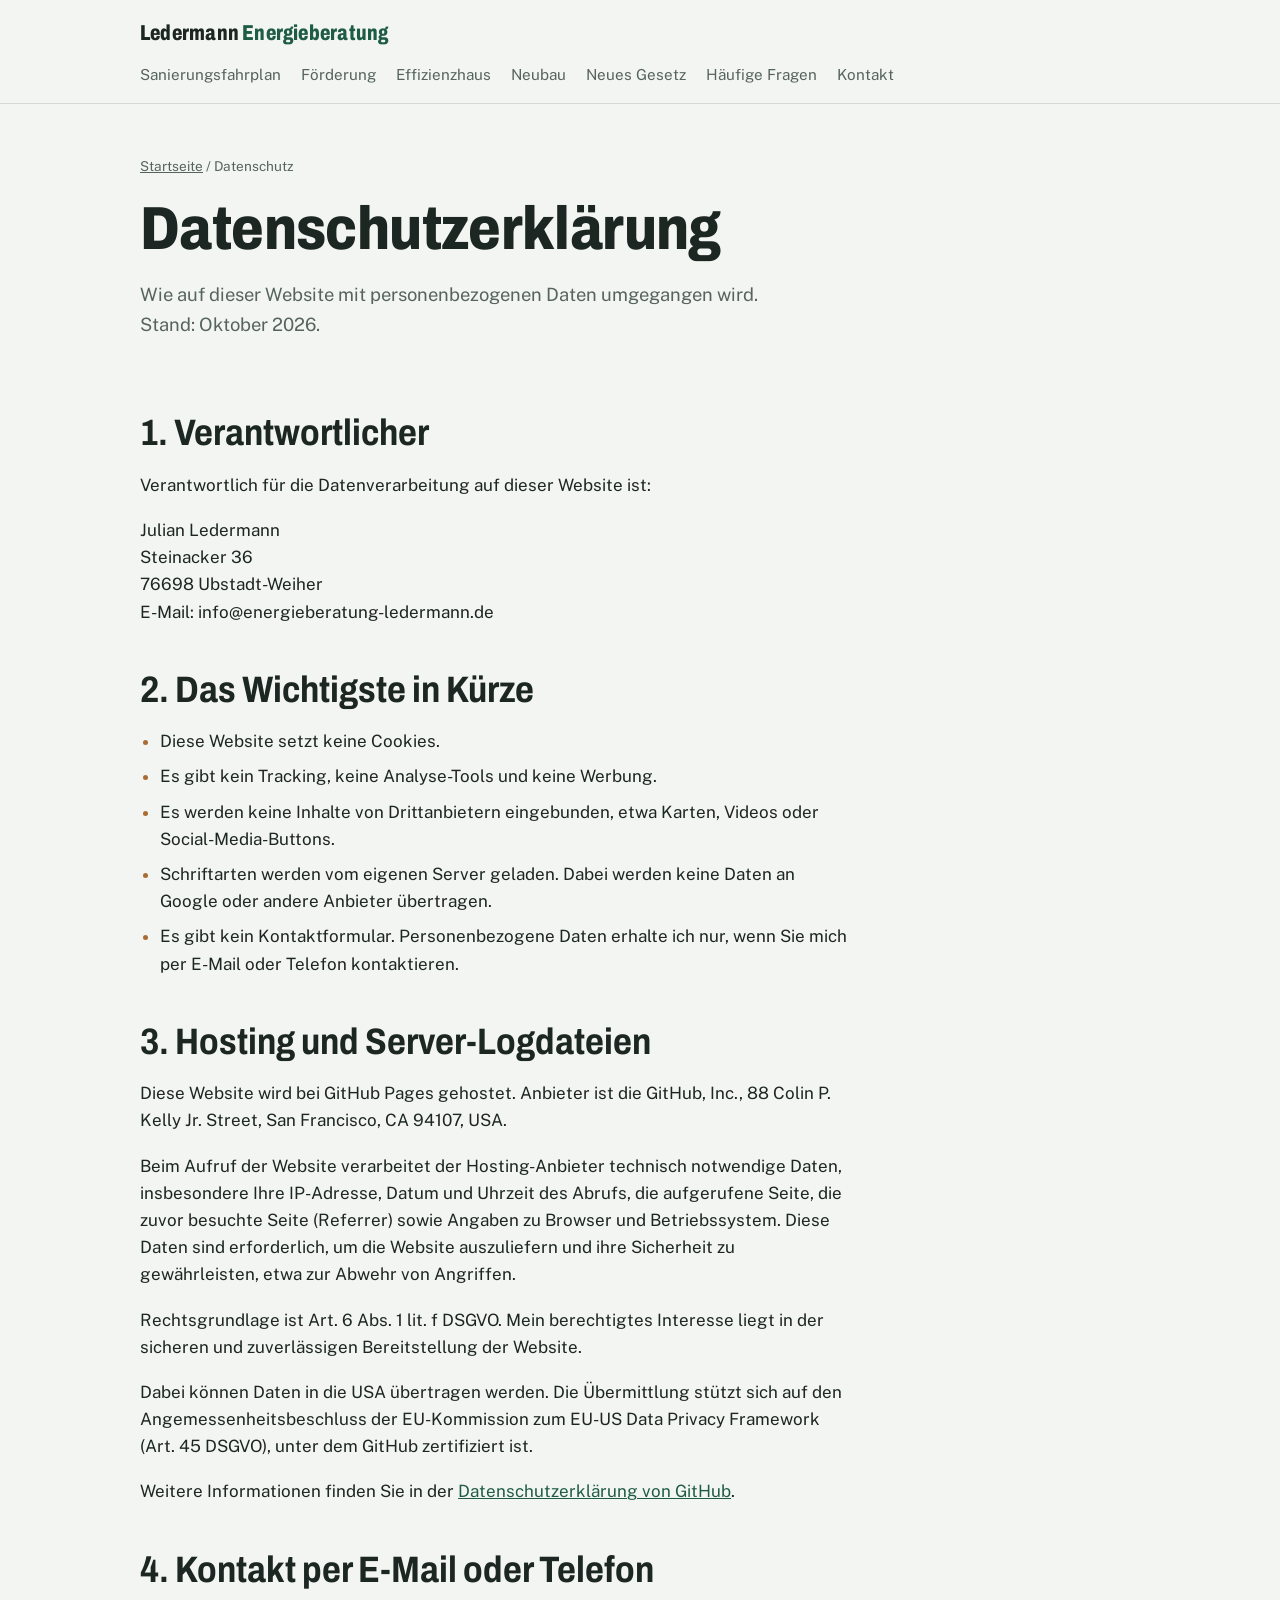
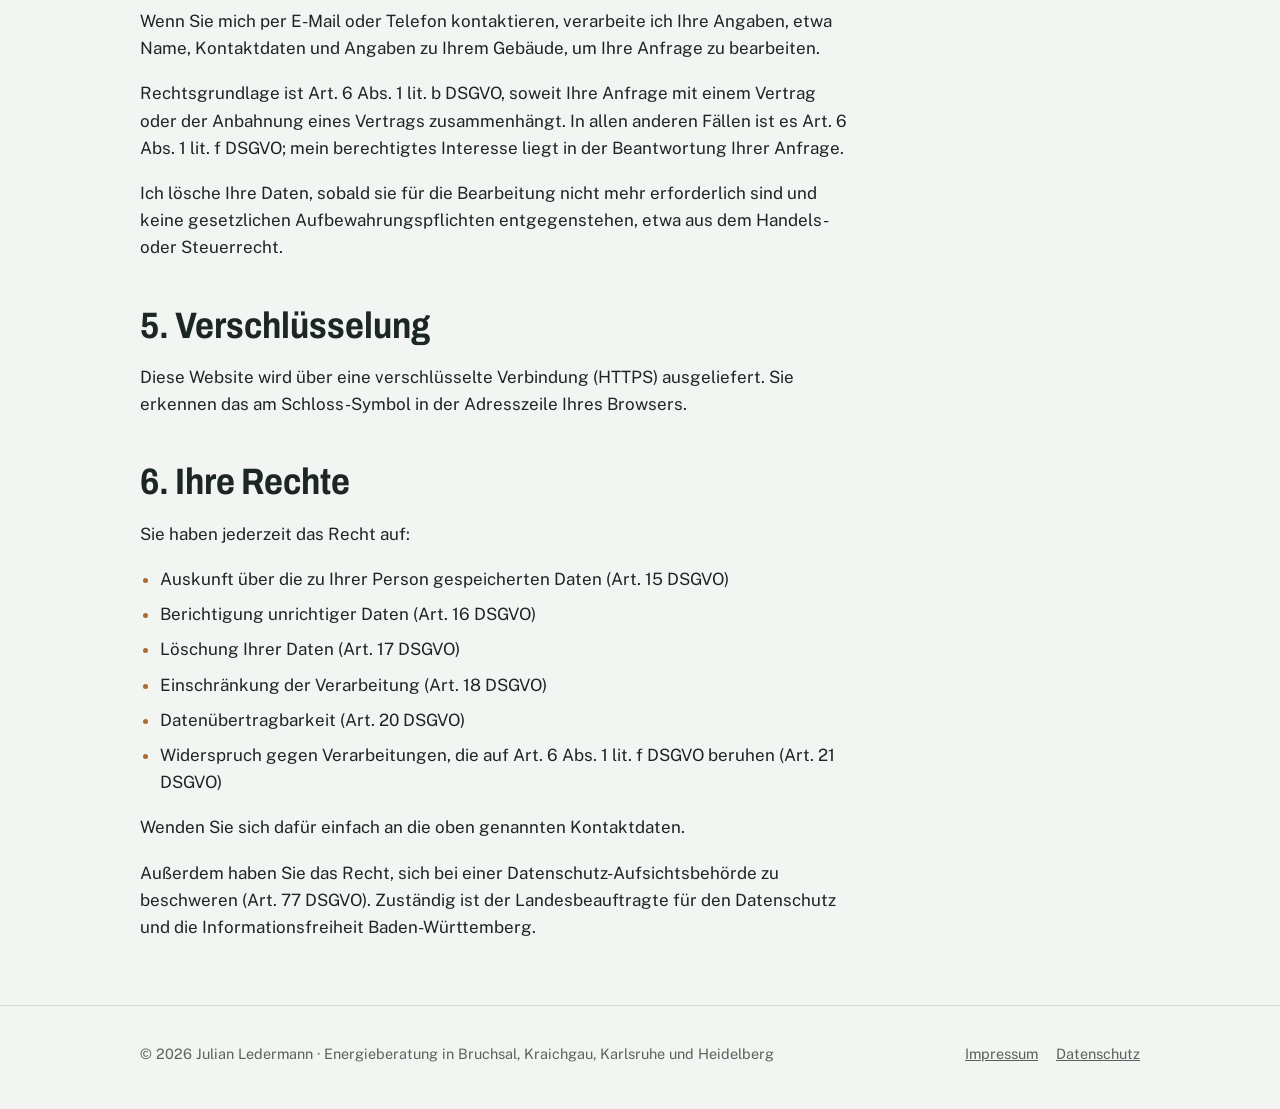
==== commit c7895cbc: "Leistung und Seite Neubau ergänzt Co-Authored-By: Claude Opus 5.5 <noreply@anthropic.com> Claude-Ses" ====
--- a/datenschutz.html
+++ b/datenschutz.html
@@ -23,6 +23,7 @@
       <a href="sanierungsfahrplan.html">Sanierungsfahrplan</a>
       <a href="foerderung.html">Förderung</a>
       <a href="effizienzhaus.html">Effizienzhaus</a>
+      <a href="neubau.html">Neubau</a>
       <a href="gebaeudemodernisierungsgesetz.html">Neues Gesetz</a>
       <a href="fragen.html">Häufige Fragen</a>
       <a href="index.html#kontakt">Kontakt</a>
--- a/styles.css
+++ b/styles.css
@@ -196,10 +196,20 @@
 .steps-table td:first-child { font-family: var(--font-mono); width: 5em; }
 
 /* Lange deutsche Wörter umbrechen statt die Seite zu verbreitern */
-h1, h2, h3 { hyphens: auto; -webkit-hyphens: auto; overflow-wrap: break-word; }
+h1, h2, h3 { overflow-wrap: break-word; }
+@media (max-width: 560px) { h1, h2, h3 { hyphens: auto; -webkit-hyphens: auto; } }
 .prose, .split > * { min-width: 0; }
 @media (max-width: 560px) { h1 { font-size: 2rem; } h2 { font-size: 1.5rem; } }
 
 /* Portrait */
-.portrait { display: block; width: 100%; max-width: 100%; aspect-ratio: 4 / 5; object-fit: cover; border-radius: 6px; }
+.portrait { display: block; width: 100%; height: auto; max-width: 100%; aspect-ratio: 4 / 5; object-fit: cover; border-radius: 6px; }
 @media (max-width: 860px) { .portrait { max-width: 260px; } }
+
+/* Organische Bildform und Autorenzeile */
+.portrait, .byline img { border-radius: 58% 42% 54% 46% / 47% 55% 45% 53%; }
+.byline { display: flex; align-items: center; gap: 14px; }
+.byline img { width: 68px; height: 68px; object-fit: cover; object-position: 50% 20%; flex: none; }
+.byline b { display: block; font-family: var(--font-display); font-stretch: 85%; font-size: 1.1rem; }
+.byline span { color: var(--muted); font-size: 0.92rem; }
+
+.service.wide { grid-column: 1 / -1; }
